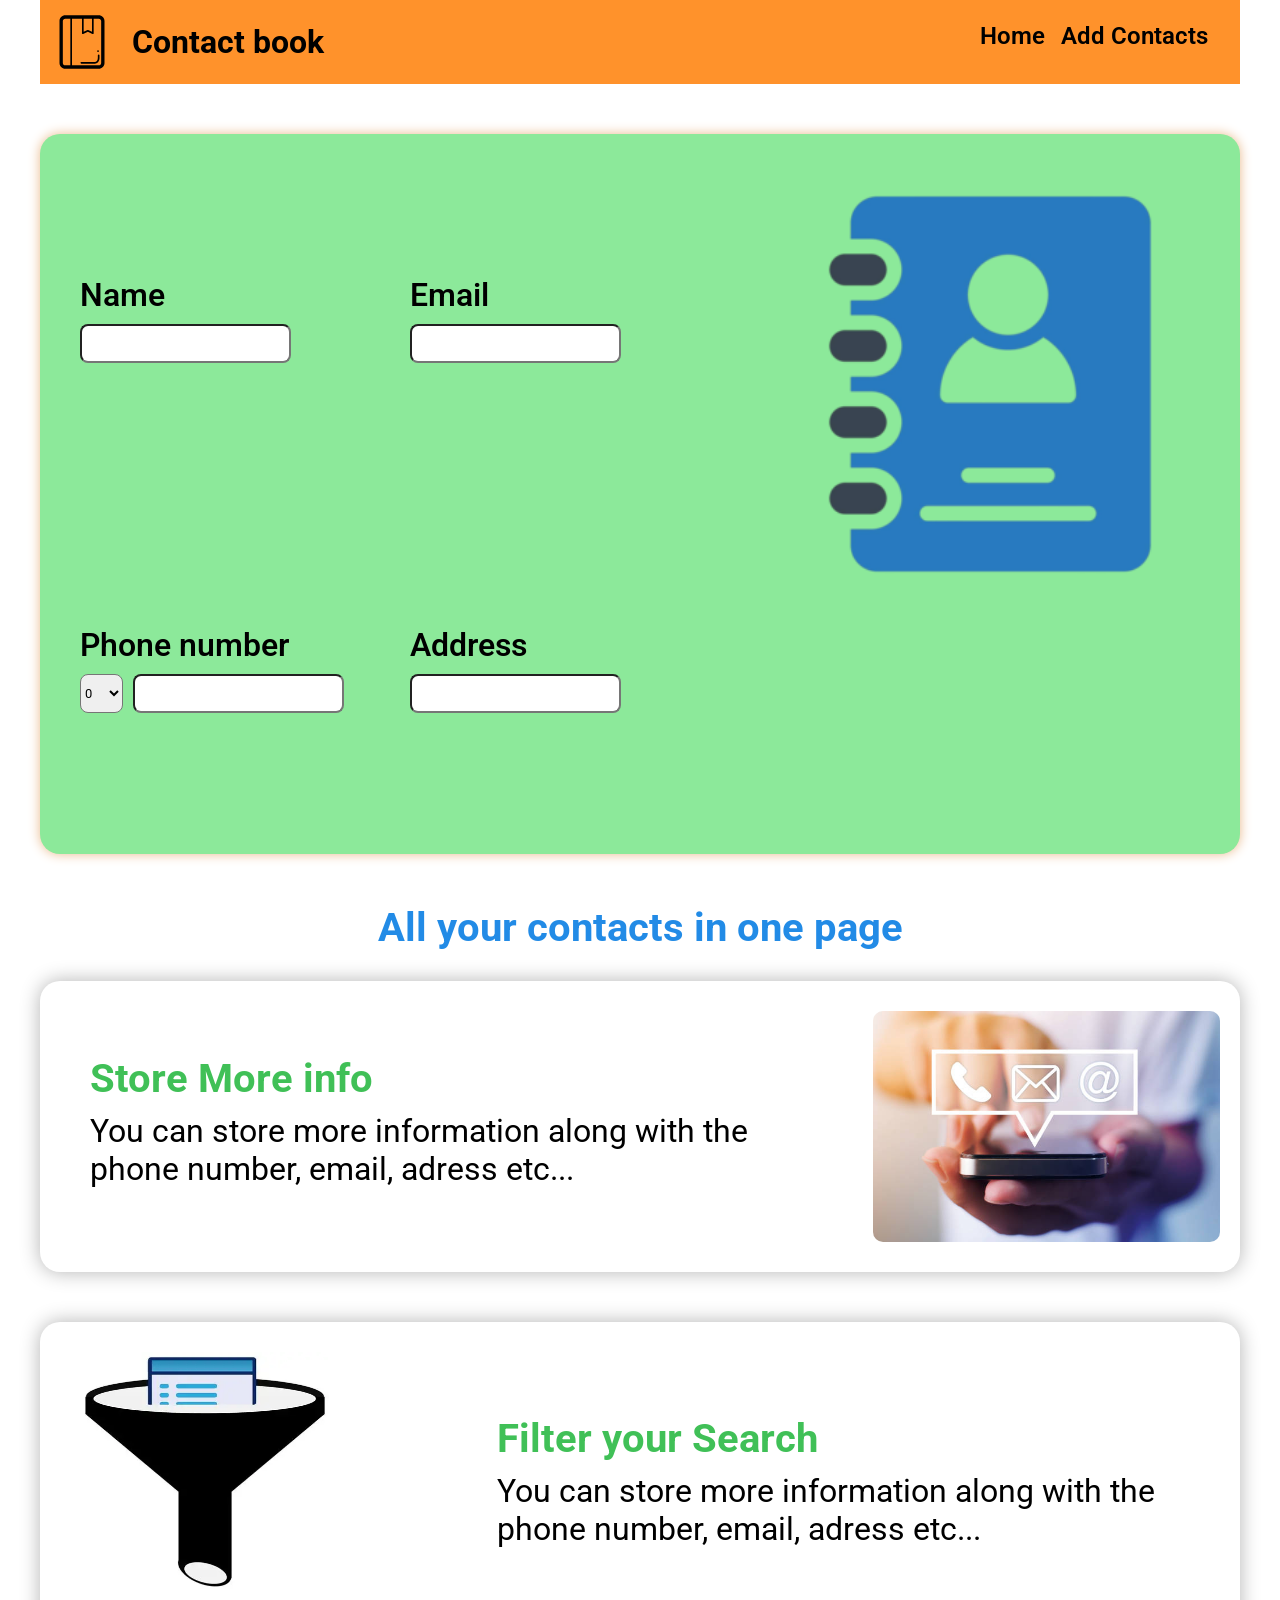
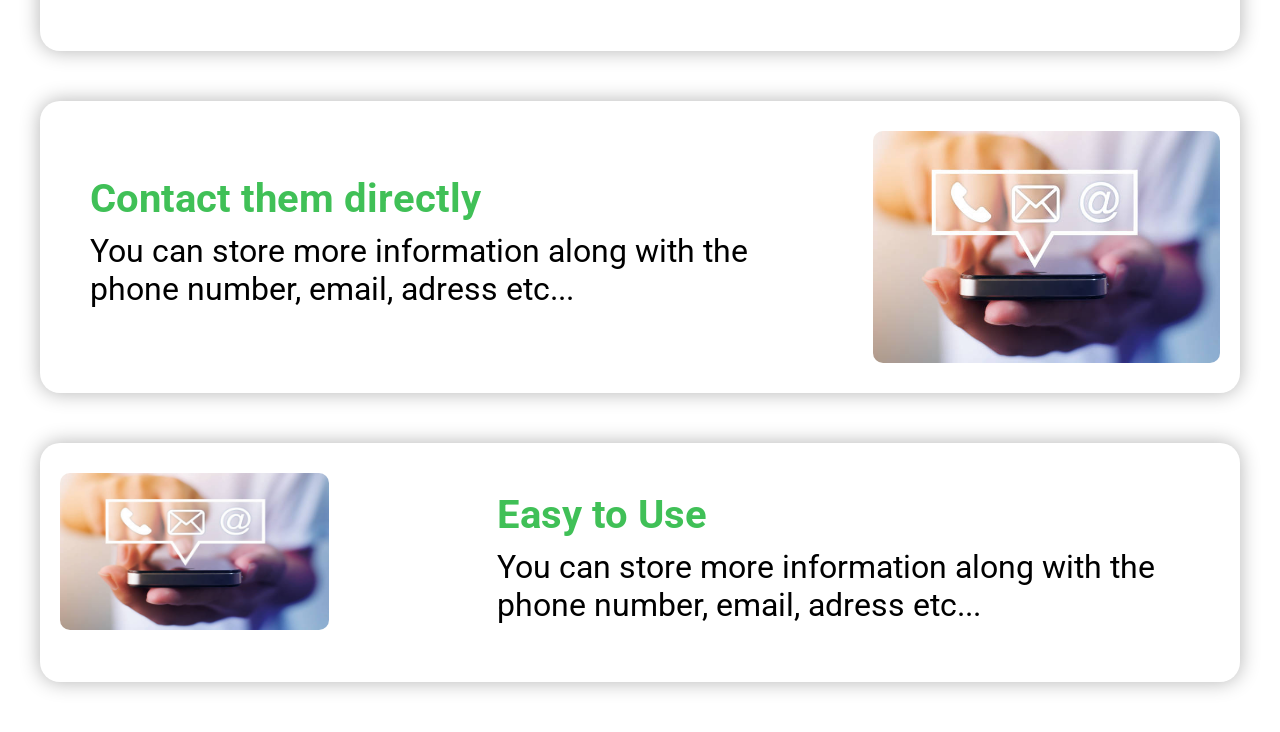
==== index.html @ e07d4a8a "dummy contact showcase section done" ====
<!doctype html>
<html lang="en">
  <head>
    <meta charset="UTF-8" />
    <meta name="viewport" content="width=device-width, initial-scale=1.0" />
    <title>Contact Book</title>
    <link rel="stylesheet" href="style.css" />
    <link rel="preconnect" href="https://fonts.googleapis.com" />
    <link rel="preconnect" href="https://fonts.gstatic.com" crossorigin />
    <link
      href="https://fonts.googleapis.com/css2?family=Inter:opsz,wght@14..32,100..900&family=Roboto:ital,wght@0,100..900;1,100..900&family=Rubik:ital,wght@0,300..900;1,300..900&display=swap"
      rel="stylesheet"
    />
  </head>
  <body>
    <header>
      <svg
        fill="#000000"
        version="1.1"
        id="Layer_1"
        xmlns="http://www.w3.org/2000/svg"
        xmlns:xlink="http://www.w3.org/1999/xlink"
        width="800px"
        height="800px"
        viewBox="0 0 72 72"
        enable-background="new 0 0 72 72"
        xml:space="preserve"
        class="contact-icon"
      >
        <g>
          <path
            d="M56.068,4H15.932C12.104,4,9,7.104,9,10.932v50.136C9,64.896,12.104,68,15.932,68h40.136C59.896,68,63,64.896,63,61.068
		V10.932C63,7.104,59.896,4,56.068,4z M37.993,8h10v15.844l-4.563-2.188c-0.138-0.066-0.283-0.099-0.43-0.099
		s-0.3,0.033-0.436,0.099l-4.571,2.188V8z M13,61.068V10.932C13,9.313,14.313,8,15.932,8H22v56h-6.068
		C14.313,64,13,62.688,13,61.068z M59,61.068C59,62.688,57.688,64,56.068,64H24V8h11.993v17.432c0,0.344,0.18,0.663,0.471,0.847
		c0.291,0.183,0.658,0.205,0.968,0.055L43,23.666l5.568,2.667c0.137,0.067,0.285,0.099,0.432,0.099c0.186,0,0.368-0.052,0.529-0.153
		c0.289-0.184,0.464-0.503,0.464-0.847V8h6.075C57.688,8,59,9.313,59,10.932V61.068z"
          />
          <path
            d="M56,51c-0.553,0-1,0.447-1,1v3.184C55,58.109,53.105,60,51.527,60H35.125c-0.553,0-1,0.447-1,1s0.447,1,1,1h16.402
		C54.32,62,57,59.325,57,55.184V52C57,51.447,56.553,51,56,51z"
          />
          <path
            d="M55.245,47.951c0.26,0,0.521-0.102,0.71-0.29c0.18-0.19,0.29-0.44,0.29-0.71c0-0.262-0.111-0.521-0.302-0.71
		c-0.368-0.37-1.039-0.36-1.408,0c-0.182,0.188-0.29,0.448-0.29,0.71c0,0.27,0.108,0.529,0.29,0.71
		C54.725,47.85,54.975,47.951,55.245,47.951z"
          />
        </g>
      </svg>
      <h1 class="heading-name">Contact book</h1>
      <nav>
        <a>Home</a>
        <a>Add Contacts</a>
      </nav>
    </header>

    <section class="main-contact-section">
      <form class="contact-details">
        <div class="input-fields">
          <label for="person-name">Name</label>
          <br />
          <input type="text" id="person-name" />
        </div>

        <div class="input-fields">
          <label for="person-mail">Email</label>
          <br />
          <input type="email" id="person-mail" />
        </div>

        <div class="input-fields">
          <label for="person-phone">Phone number</label>
          <br />
          <div class="phone-number">
            <select class="country-code">
              <option value="null">0</option>
              <option value="1">+1</option>
              <option value="2">+2</option>
              <option value="3">+91</option>
              <option value="92">+92</option>
            </select>
            <input type="tel" id="person-phone" />
          </div>
        </div>

        <div class="input-fields">
          <label for="person-address">Address</label>
          <br />
          <input type="text" id="person-address" />
        </div>
      </form>

      <img
        src="images/contact-box-stock-image.jpg"
        class="contact-book-image"
        alt="contact_book_image"
      />
    </section>

    <section class="about-app">
      <h2>All your contacts in one page</h2>
      <div class="about-sections">
        <div class="section-1">
          <div class="infos-column-1">
            <h3>Store More info</h3>
            <p>You can store more information along with the phone number, email, adress etc...</p>
          </div>
          <img src="images/no_1_img.jpg" class="img-column"></img>
        </div>

        <div class="section-1">
          <div class="infos-column-2">
            <h3>Filter your Search</h3>
            <p>You can store more information along with the phone number, email, adress etc...</p>
          </div>
          <img src="images/filter_img.png" class="img-column-2"></img>
        </div>      

         <div class="section-1">
          <div class="infos-column-1">
            <h3>Contact them directly </h3>
            <p>You can store more information along with the phone number, email, adress etc...</p>
          </div>
          <img src="images/no_1_img.jpg" class="img-column"></img>
        </div>  

        <div class="section-1">
          <div class="infos-column-2">
            <h3>Easy to Use</h3>
            <p>You can store more information along with the phone number, email, adress etc...</p>
          </div>
          <img src="images/no_1_img.jpg" class="img-column-2"></img>
        </div>
      </div>


    </section>
  </body>
</html>
---- style.css ----
* {
  margin: 0;
  padding: 0;
  font-family: "Roboto";
  box-sizing: border-box;
}

body {
  max-width: 1200px;
  margin: auto;
}
.contact-icon {
  width: 60px;
  height: 60px;
}

header {
  padding: 12px 12px;
  display: grid;
  grid-template-columns: auto 1fr 1fr;
  margin-bottom: 50px;
  background-color: #ff922b;
}

.heading-name {
  padding: 0 20px;
  font-size: 32px;
  display: flex;
  align-items: center;
}

nav {
  padding: 10px 20px;
  text-align: end;
}

nav a {
  font-size: 18px;
  padding-left: 12px;
  cursor: pointer;
  font-size: 24px;
  font-weight: 600;
}
.main-contact-section {
  display: flex;
  justify-content: space-between;
  background-color: #8ce99a;
  border-radius: 20px;
  box-shadow: 0 0 12px #e9b98c;
  margin-bottom: 50px;
  height: 80vh;
}
.contact-details {
  margin: 20px;
  display: grid;
  grid-template-columns: 1fr 1fr;
  row-gap: 20px;
  align-items: center;
  justify-content: center;
  width: 70%;
}
.input-fields {
  margin-left: 20px;
}
.phone-number {
  display: flex;
  gap: 10px;
}
.country-code {
  border-radius: 8px;
}
input {
  padding: 10px 0px;
  padding-right: 30px;
  border-radius: 8px;
  margin-right: 20px;
}

input:focus {
  font-size: 20px;
  padding-left: 5px;
  padding-right: 0;
}
label {
  display: inline-block;
  margin-bottom: 10px;
  font-size: 32px;
  font-weight: 550;
}

.contact-book-image {
  width: 500px;
  height: 500px;
  text-align: end;
}

.about-app h2 {
  font-size: 40px;
  text-align: center;
  margin-top: 15px;
  color: #228be6;
  margin-bottom: 30px;
}

.section-1 {
  display: grid;
  grid-template-columns: 1fr 1fr 1fr;
  margin-top: 20px;
  border-radius: 20px;
  box-shadow: 0 0 20px rgba(0, 0, 0, 0.3);
  column-gap: 20px;
  padding-top: 10px;
  padding-bottom: 10px;
  margin-bottom: 50px;
}
.infos-column-1 {
  grid-column: 1/3;
  padding: 20px;
  display: flex;
  flex-direction: column;
  justify-content: center;
  padding-left: 50px;
}
.infos-column-2 {
  grid-column: 2/4;
  padding: 20px;
  display: flex;
  flex-direction: column;
  justify-content: center;
  padding-left: 50px;
}
.infos-column-1 h3,
.infos-column-2 h3 {
  font-weight: 700;
  margin-bottom: 10px;
  font-size: 40px;
  color: #40c057;
}
.infos-column-1 p,
.infos-column-2 p {
  font-weight: 400;
  margin-bottom: 10px;
  font-size: 32px;
}

.img-column {
  grid-column: 3/4;
  width: 100%;
  height: 100%;
  padding: 20px 20px;
  border-radius: 30px;
  display: flex;
  align-items: center;
  justify-content: center;
}
.img-column-2 {
  grid-column: 1/2;
  grid-row: 1/2;
  width: 80%;
  height: 90%;
  padding: 20px 20px;
  border-radius: 30px;
  display: flex;
  align-items: center;
  justify-content: center;
}
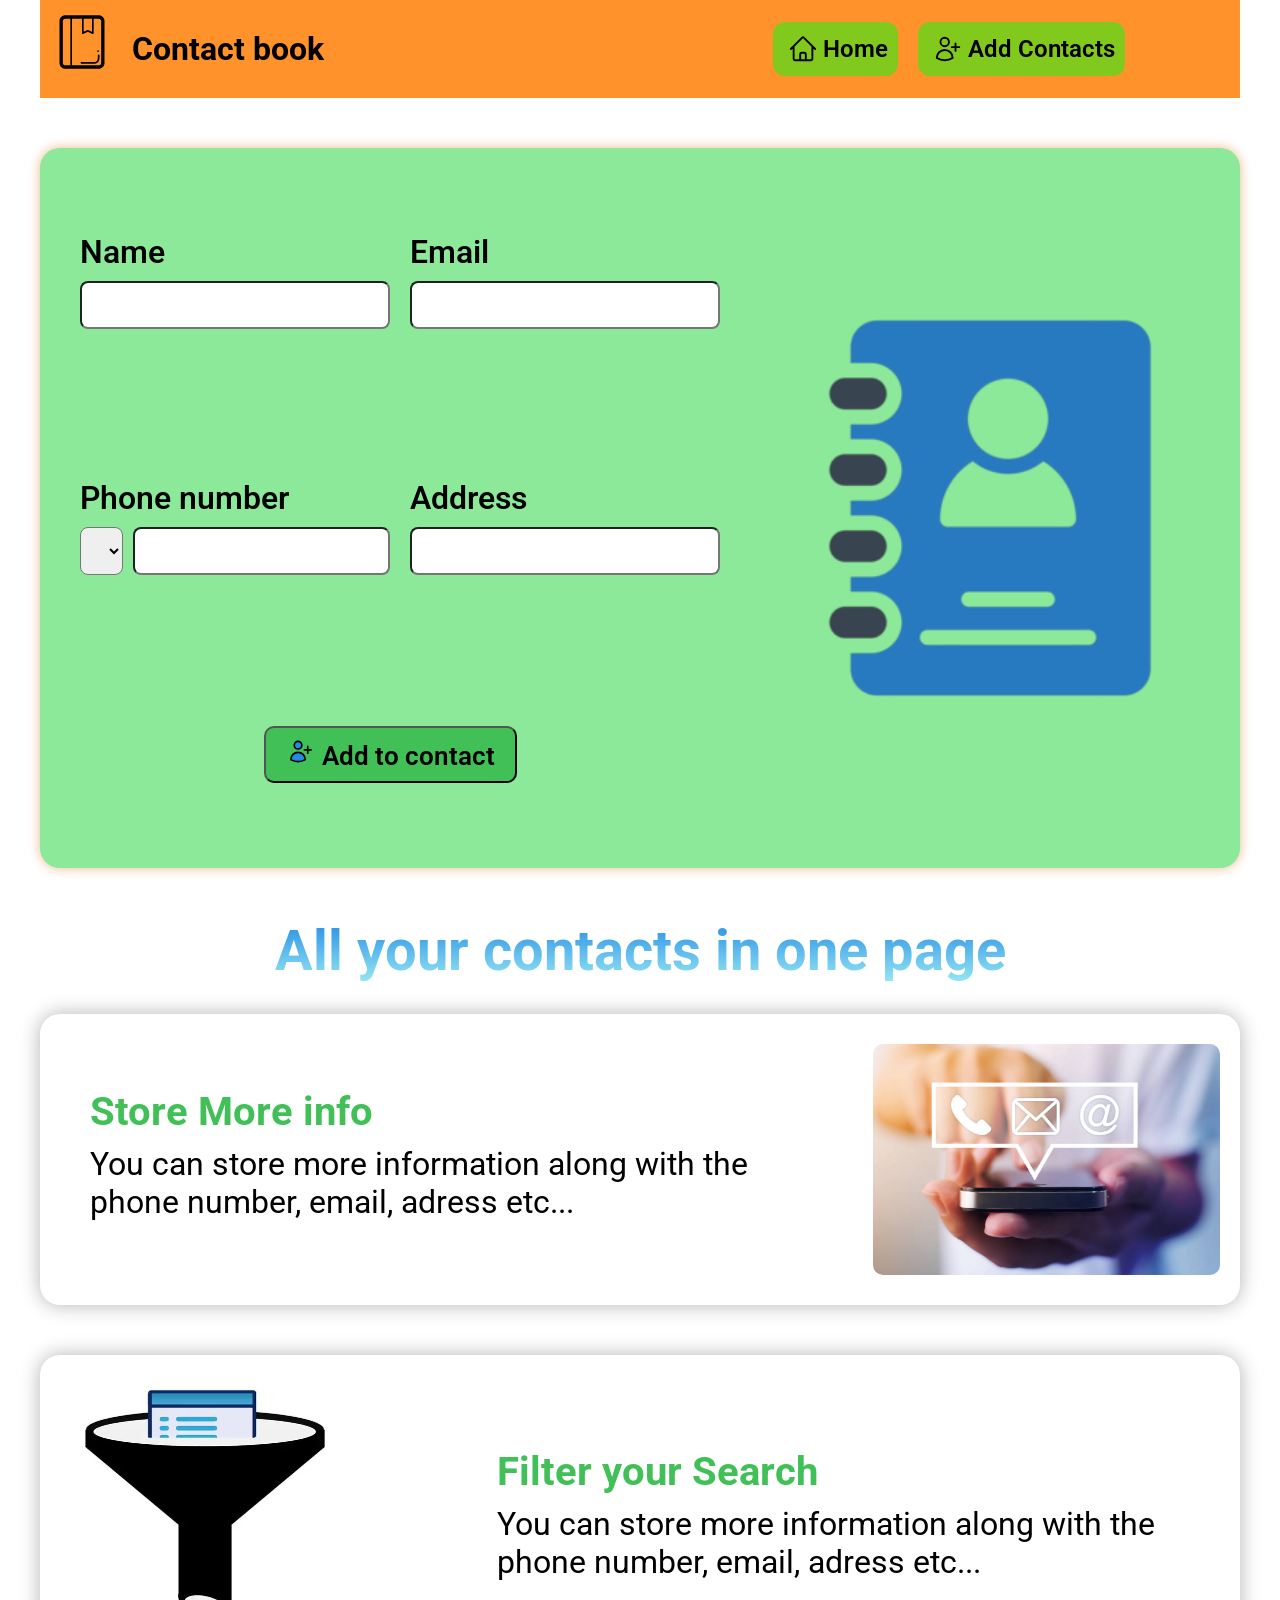
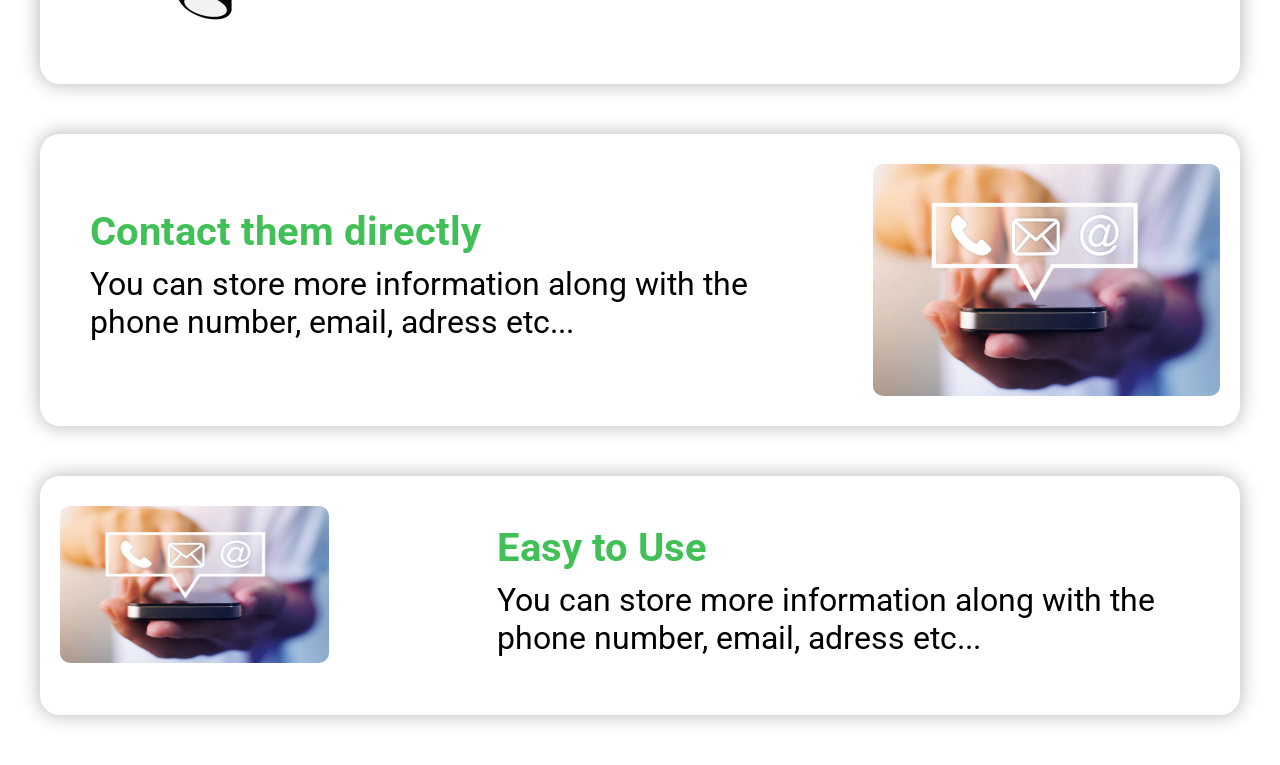
==== commit 16d2239f: "Icons are added with changes in input fields" ====
--- a/index.html
+++ b/index.html
@@ -49,8 +49,14 @@
       </svg>
       <h1 class="heading-name">Contact book</h1>
       <nav>
-        <a>Home</a>
-        <a>Add Contacts</a>
+        <a href="index.html"><svg xmlns="http://www.w3.org/2000/svg" fill="none" viewBox="0 0 24 24" stroke-width="1.5" stroke="currentColor" class="size-6 nav-icon">
+  <path stroke-linecap="round" stroke-linejoin="round" d="m2.25 12 8.954-8.955c.44-.439 1.152-.439 1.591 0L21.75 12M4.5 9.75v10.125c0 .621.504 1.125 1.125 1.125H9.75v-4.875c0-.621.504-1.125 1.125-1.125h2.25c.621 0 1.125.504 1.125 1.125V21h4.125c.621 0 1.125-.504 1.125-1.125V9.75M8.25 21h8.25" />
+</svg>
+Home</a>
+        <a href="contact-page.html"><svg xmlns="http://www.w3.org/2000/svg" fill="none" viewBox="0 0 24 24" stroke-width="1.5" stroke="currentColor" class="size-6 nav-icon">
+  <path stroke-linecap="round" stroke-linejoin="round" d="M18 7.5v3m0 0v3m0-3h3m-3 0h-3m-2.25-4.125a3.375 3.375 0 1 1-6.75 0 3.375 3.375 0 0 1 6.75 0ZM3 19.235v-.11a6.375 6.375 0 0 1 12.75 0v.109A12.318 12.318 0 0 1 9.374 21c-2.331 0-4.512-.645-6.374-1.766Z" />
+</svg>
+Add Contacts</a>
       </nav>
     </header>
 
@@ -73,7 +79,7 @@
           <br />
           <div class="phone-number">
             <select class="country-code">
-              <option value="null">0</option>
+              <option value="null"> </option>
               <option value="1">+1</option>
               <option value="2">+2</option>
               <option value="3">+91</option>
@@ -88,8 +94,13 @@
           <br />
           <input type="text" id="person-address" />
         </div>
+
+        <button class="add-contact-btn"><svg xmlns="http://www.w3.org/2000/svg" fill="none" viewBox="0 0 24 24" stroke-width="1.5" stroke="currentColor" class="size-6 add-cont-icon">
+  <path stroke-linecap="round" stroke-linejoin="round" d="M18 7.5v3m0 0v3m0-3h3m-3 0h-3m-2.25-4.125a3.375 3.375 0 1 1-6.75 0 3.375 3.375 0 0 1 6.75 0ZM3 19.235v-.11a6.375 6.375 0 0 1 12.75 0v.109A12.318 12.318 0 0 1 9.374 21c-2.331 0-4.512-.645-6.374-1.766Z" />
+</svg>
+Add to contact</button>
+
       </form>
-
       <img
         src="images/contact-box-stock-image.jpg"
         class="contact-book-image"
--- a/style.css
+++ b/style.css
@@ -32,14 +32,28 @@
 nav {
   padding: 10px 20px;
   text-align: end;
+  display: flex;
+  gap: 20px;
+  justify-content: center;
+  align-items: center;
+}
+.nav-icon {
+  width: 40px;
+  height: 30px;
 }
 
 nav a {
   font-size: 18px;
-  padding-left: 12px;
+  padding: 12px 10px;
   cursor: pointer;
   font-size: 24px;
   font-weight: 600;
+  text-decoration: none;
+  color: black;
+  display: flex;
+  align-items: center;
+  background-color: #82c91e;
+  border-radius: 12px;
 }
 .main-contact-section {
   display: flex;
@@ -70,10 +84,12 @@
   border-radius: 8px;
 }
 input {
+  font-size: 20px;
   padding: 10px 0px;
   padding-right: 30px;
   border-radius: 8px;
-  margin-right: 20px;
+  width: 100%;
+  padding-left: 5px;
 }
 
 input:focus {
@@ -87,19 +103,43 @@
   font-size: 32px;
   font-weight: 550;
 }
-
+.add-contact-btn {
+  padding: 10px 10px;
+  border-radius: 10px;
+  font-size: 26px;
+  font-weight: 600;
+  grid-column: 1/3;
+  padding-right: 20px;
+  padding-left: 20px;
+  background-color: #40c057;
+  margin: 0 auto;
+  transition: 0.3s 0.2s;
+}
+
+.add-contact-btn:hover {
+  transform: scale(1.1);
+}
+.add-cont-icon {
+  width: 30px;
+  height: 27px;
+  fill: #228be6;
+}
 .contact-book-image {
   width: 500px;
   height: 500px;
   text-align: end;
+  margin: auto 0;
 }
 
 .about-app h2 {
-  font-size: 40px;
+  font-size: 56px;
   text-align: center;
   margin-top: 15px;
   color: #228be6;
   margin-bottom: 30px;
+  background: linear-gradient(to bottom, #228be6, #99e9f2);
+  -webkit-text-fill-color: transparent;
+  -webkit-background-clip: text;
 }
 
 .section-1 {
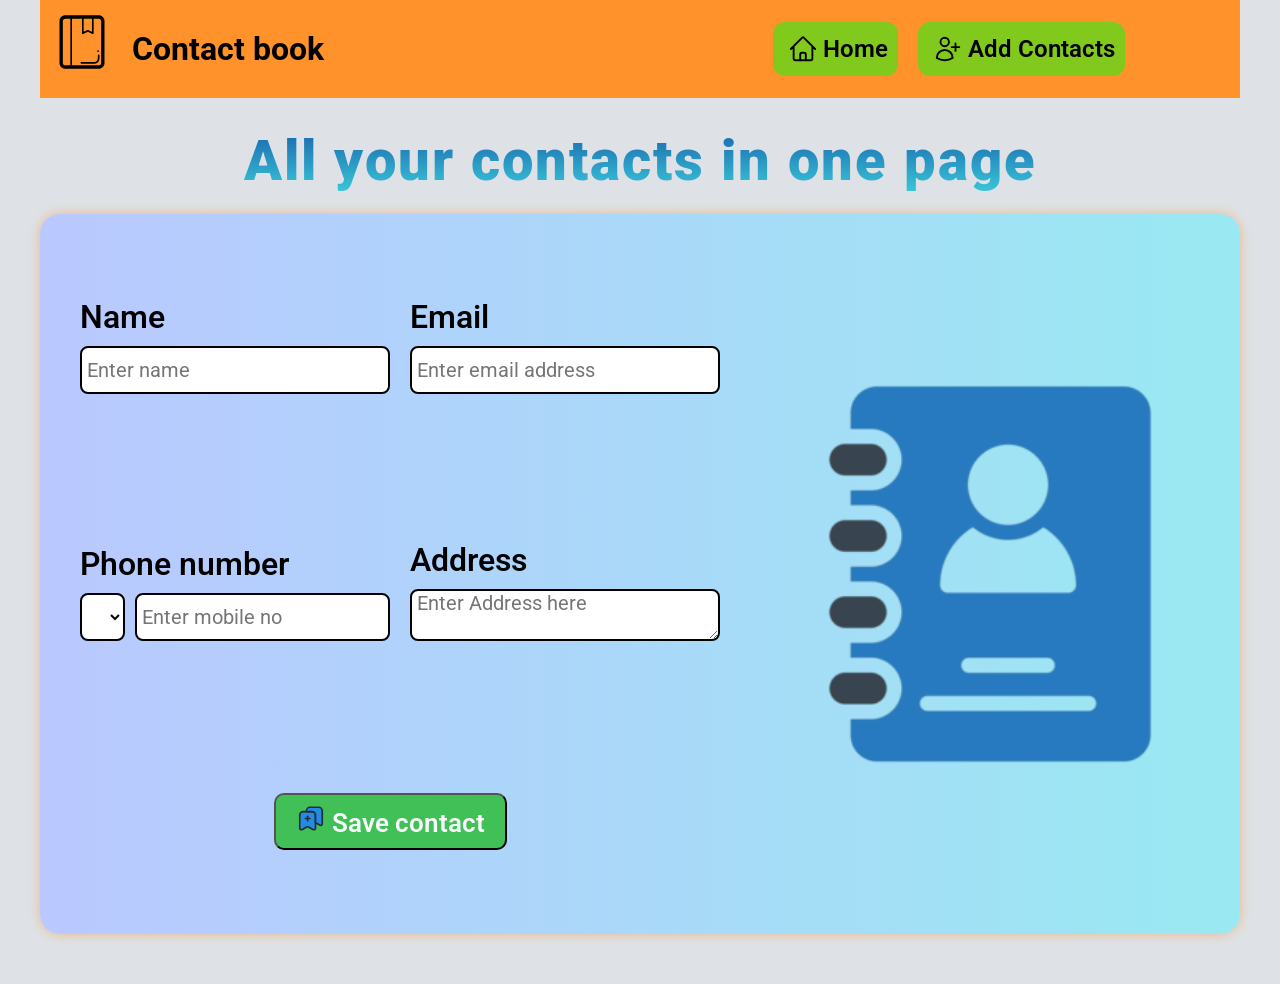
==== commit a63e7eae: "Minor design changes has been made" ====
--- a/index.html
+++ b/index.html
@@ -49,29 +49,62 @@
       </svg>
       <h1 class="heading-name">Contact book</h1>
       <nav>
-        <a href="index.html"><svg xmlns="http://www.w3.org/2000/svg" fill="none" viewBox="0 0 24 24" stroke-width="1.5" stroke="currentColor" class="size-6 nav-icon">
-  <path stroke-linecap="round" stroke-linejoin="round" d="m2.25 12 8.954-8.955c.44-.439 1.152-.439 1.591 0L21.75 12M4.5 9.75v10.125c0 .621.504 1.125 1.125 1.125H9.75v-4.875c0-.621.504-1.125 1.125-1.125h2.25c.621 0 1.125.504 1.125 1.125V21h4.125c.621 0 1.125-.504 1.125-1.125V9.75M8.25 21h8.25" />
-</svg>
-Home</a>
-        <a href="contact-page.html"><svg xmlns="http://www.w3.org/2000/svg" fill="none" viewBox="0 0 24 24" stroke-width="1.5" stroke="currentColor" class="size-6 nav-icon">
-  <path stroke-linecap="round" stroke-linejoin="round" d="M18 7.5v3m0 0v3m0-3h3m-3 0h-3m-2.25-4.125a3.375 3.375 0 1 1-6.75 0 3.375 3.375 0 0 1 6.75 0ZM3 19.235v-.11a6.375 6.375 0 0 1 12.75 0v.109A12.318 12.318 0 0 1 9.374 21c-2.331 0-4.512-.645-6.374-1.766Z" />
-</svg>
-Add Contacts</a>
+        <a href="index.html"
+          ><svg
+            xmlns="http://www.w3.org/2000/svg"
+            fill="none"
+            viewBox="0 0 24 24"
+            stroke-width="1.5"
+            stroke="currentColor"
+            class="size-6 nav-icon"
+          >
+            <path
+              stroke-linecap="round"
+              stroke-linejoin="round"
+              d="m2.25 12 8.954-8.955c.44-.439 1.152-.439 1.591 0L21.75 12M4.5 9.75v10.125c0 .621.504 1.125 1.125 1.125H9.75v-4.875c0-.621.504-1.125 1.125-1.125h2.25c.621 0 1.125.504 1.125 1.125V21h4.125c.621 0 1.125-.504 1.125-1.125V9.75M8.25 21h8.25"
+            />
+          </svg>
+          Home</a
+        >
+        <a href="contact-page.html"
+          ><svg
+            xmlns="http://www.w3.org/2000/svg"
+            fill="none"
+            viewBox="0 0 24 24"
+            stroke-width="1.5"
+            stroke="currentColor"
+            class="size-6 nav-icon"
+          >
+            <path
+              stroke-linecap="round"
+              stroke-linejoin="round"
+              d="M18 7.5v3m0 0v3m0-3h3m-3 0h-3m-2.25-4.125a3.375 3.375 0 1 1-6.75 0 3.375 3.375 0 0 1 6.75 0ZM3 19.235v-.11a6.375 6.375 0 0 1 12.75 0v.109A12.318 12.318 0 0 1 9.374 21c-2.331 0-4.512-.645-6.374-1.766Z"
+            />
+          </svg>
+          Add Contacts</a
+        >
       </nav>
     </header>
 
+    <section class="about-app">
+      <h2 class="header-name">All your contacts in one page</h2>
+    </section>
     <section class="main-contact-section">
       <form class="contact-details">
         <div class="input-fields">
           <label for="person-name">Name</label>
           <br />
-          <input type="text" id="person-name" />
+          <input type="text" id="person-name" placeholder="Enter name " />
         </div>
 
         <div class="input-fields">
           <label for="person-mail">Email</label>
           <br />
-          <input type="email" id="person-mail" />
+          <input
+            type="email"
+            id="person-mail"
+            placeholder="Enter email address"
+          />
         </div>
 
         <div class="input-fields">
@@ -79,27 +112,66 @@
           <br />
           <div class="phone-number">
             <select class="country-code">
-              <option value="null"> </option>
+              <option value="null"></option>
               <option value="1">+1</option>
               <option value="2">+2</option>
               <option value="3">+91</option>
               <option value="92">+92</option>
             </select>
-            <input type="tel" id="person-phone" />
+            <input type="tel" id="person-phone" placeholder="Enter mobile no" />
           </div>
         </div>
 
-        <div class="input-fields">
+        <div class="input-fields address-field">
           <label for="person-address">Address</label>
           <br />
-          <input type="text" id="person-address" />
+          <textarea
+            type="textarea"
+            id="person-address"
+            placeholder="Enter Address here"
+          ></textarea>
         </div>
 
-        <button class="add-contact-btn"><svg xmlns="http://www.w3.org/2000/svg" fill="none" viewBox="0 0 24 24" stroke-width="1.5" stroke="currentColor" class="size-6 add-cont-icon">
-  <path stroke-linecap="round" stroke-linejoin="round" d="M18 7.5v3m0 0v3m0-3h3m-3 0h-3m-2.25-4.125a3.375 3.375 0 1 1-6.75 0 3.375 3.375 0 0 1 6.75 0ZM3 19.235v-.11a6.375 6.375 0 0 1 12.75 0v.109A12.318 12.318 0 0 1 9.374 21c-2.331 0-4.512-.645-6.374-1.766Z" />
-</svg>
-Add to contact</button>
-
+        <button class="add-contact-btn">
+          <svg
+            width="800px"
+            height="800px"
+            viewBox="0 0 24 24"
+            fill="none"
+            xmlns="http://www.w3.org/2000/svg"
+            class="add-cont-icon"
+          >
+            <path
+              d="M16 8.98987V20.3499C16 21.7999 14.96 22.4099 13.69 21.7099L9.76001 19.5199C9.34001 19.2899 8.65999 19.2899 8.23999 19.5199L4.31 21.7099C3.04 22.4099 2 21.7999 2 20.3499V8.98987C2 7.27987 3.39999 5.87988 5.10999 5.87988H12.89C14.6 5.87988 16 7.27987 16 8.98987Z"
+              stroke="#292D32"
+              stroke-width="1.5"
+              stroke-linecap="round"
+              stroke-linejoin="round"
+            />
+            <path
+              d="M22 5.10999V16.47C22 17.92 20.96 18.53 19.69 17.83L16 15.77V8.98999C16 7.27999 14.6 5.88 12.89 5.88H8V5.10999C8 3.39999 9.39999 2 11.11 2H18.89C20.6 2 22 3.39999 22 5.10999Z"
+              stroke="#292D32"
+              stroke-width="1.5"
+              stroke-linecap="round"
+              stroke-linejoin="round"
+            />
+            <path
+              d="M7 12H11"
+              stroke="#292D32"
+              stroke-width="1.5"
+              stroke-linecap="round"
+              stroke-linejoin="round"
+            />
+            <path
+              d="M9 14V10"
+              stroke="#292D32"
+              stroke-width="1.5"
+              stroke-linecap="round"
+              stroke-linejoin="round"
+            />
+          </svg>
+          Save contact
+        </button>
       </form>
       <img
         src="images/contact-box-stock-image.jpg"
@@ -107,44 +179,5 @@
         alt="contact_book_image"
       />
     </section>
-
-    <section class="about-app">
-      <h2>All your contacts in one page</h2>
-      <div class="about-sections">
-        <div class="section-1">
-          <div class="infos-column-1">
-            <h3>Store More info</h3>
-            <p>You can store more information along with the phone number, email, adress etc...</p>
-          </div>
-          <img src="images/no_1_img.jpg" class="img-column"></img>
-        </div>
-
-        <div class="section-1">
-          <div class="infos-column-2">
-            <h3>Filter your Search</h3>
-            <p>You can store more information along with the phone number, email, adress etc...</p>
-          </div>
-          <img src="images/filter_img.png" class="img-column-2"></img>
-        </div>      
-
-         <div class="section-1">
-          <div class="infos-column-1">
-            <h3>Contact them directly </h3>
-            <p>You can store more information along with the phone number, email, adress etc...</p>
-          </div>
-          <img src="images/no_1_img.jpg" class="img-column"></img>
-        </div>  
-
-        <div class="section-1">
-          <div class="infos-column-2">
-            <h3>Easy to Use</h3>
-            <p>You can store more information along with the phone number, email, adress etc...</p>
-          </div>
-          <img src="images/no_1_img.jpg" class="img-column-2"></img>
-        </div>
-      </div>
-
-
-    </section>
   </body>
 </html>
--- a/style.css
+++ b/style.css
@@ -8,6 +8,7 @@
 body {
   max-width: 1200px;
   margin: auto;
+  background-color: #dee2e6;
 }
 .contact-icon {
   width: 60px;
@@ -18,7 +19,7 @@
   padding: 12px 12px;
   display: grid;
   grid-template-columns: auto 1fr 1fr;
-  margin-bottom: 50px;
+  margin-bottom: 30px;
   background-color: #ff922b;
 }
 
@@ -55,15 +56,29 @@
   background-color: #82c91e;
   border-radius: 12px;
 }
+.about-app h2 {
+  font-size: 56px;
+  text-align: center;
+  color: #228be6;
+  margin-bottom: 20px;
+  font-weight: 1000;
+  letter-spacing: 2px;
+  background: linear-gradient(to bottom, #1864ab, #3bc9db);
+  -webkit-text-fill-color: transparent;
+  -webkit-background-clip: text;
+}
+
 .main-contact-section {
   display: flex;
   justify-content: space-between;
-  background-color: #8ce99a;
+  background-color: #99e9f2;
   border-radius: 20px;
   box-shadow: 0 0 12px #e9b98c;
   margin-bottom: 50px;
   height: 80vh;
-}
+  background: linear-gradient(to left, #99e9f2, #bac8ff);
+}
+
 .contact-details {
   margin: 20px;
   display: grid;
@@ -82,6 +97,8 @@
 }
 .country-code {
   border-radius: 8px;
+  background-color: white;
+  border: 2px solid black;
 }
 input {
   font-size: 20px;
@@ -90,12 +107,14 @@
   border-radius: 8px;
   width: 100%;
   padding-left: 5px;
+  border: 2px solid black;
 }
 
 input:focus {
   font-size: 20px;
   padding-left: 5px;
   padding-right: 0;
+  border: 2px solid black;
 }
 label {
   display: inline-block;
@@ -114,6 +133,7 @@
   background-color: #40c057;
   margin: 0 auto;
   transition: 0.3s 0.2s;
+  color: #f8f9fa;
 }
 
 .add-contact-btn:hover {
@@ -123,6 +143,7 @@
   width: 30px;
   height: 27px;
   fill: #228be6;
+  color: black;
 }
 .contact-book-image {
   width: 500px;
@@ -131,17 +152,17 @@
   margin: auto 0;
 }
 
-.about-app h2 {
-  font-size: 56px;
-  text-align: center;
-  margin-top: 15px;
-  color: #228be6;
-  margin-bottom: 30px;
-  background: linear-gradient(to bottom, #228be6, #99e9f2);
-  -webkit-text-fill-color: transparent;
-  -webkit-background-clip: text;
-}
-
+textarea {
+  font-size: 20px;
+  padding-right: 30px;
+  border-radius: 8px;
+  width: 100%;
+  padding-left: 5px;
+
+  border: 2px solid black;
+}
+
+/*
 .section-1 {
   display: grid;
   grid-template-columns: 1fr 1fr 1fr;
@@ -152,6 +173,7 @@
   padding-top: 10px;
   padding-bottom: 10px;
   margin-bottom: 50px;
+  background-color: #f8f9fa;
 }
 .infos-column-1 {
   grid-column: 1/3;
@@ -175,6 +197,17 @@
   margin-bottom: 10px;
   font-size: 40px;
   color: #40c057;
+}
+
+.infos-column-1 h3 {
+  background: linear-gradient(to right, #40c057, #74c0fc);
+  -webkit-text-fill-color: transparent;
+  -webkit-background-clip: text;
+}
+.infos-column-2 h3 {
+  background: linear-gradient(to left, #40c057, #74c0fc);
+  -webkit-text-fill-color: transparent;
+  -webkit-background-clip: text;
 }
 .infos-column-1 p,
 .infos-column-2 p {
@@ -203,4 +236,4 @@
   display: flex;
   align-items: center;
   justify-content: center;
-}
+} */
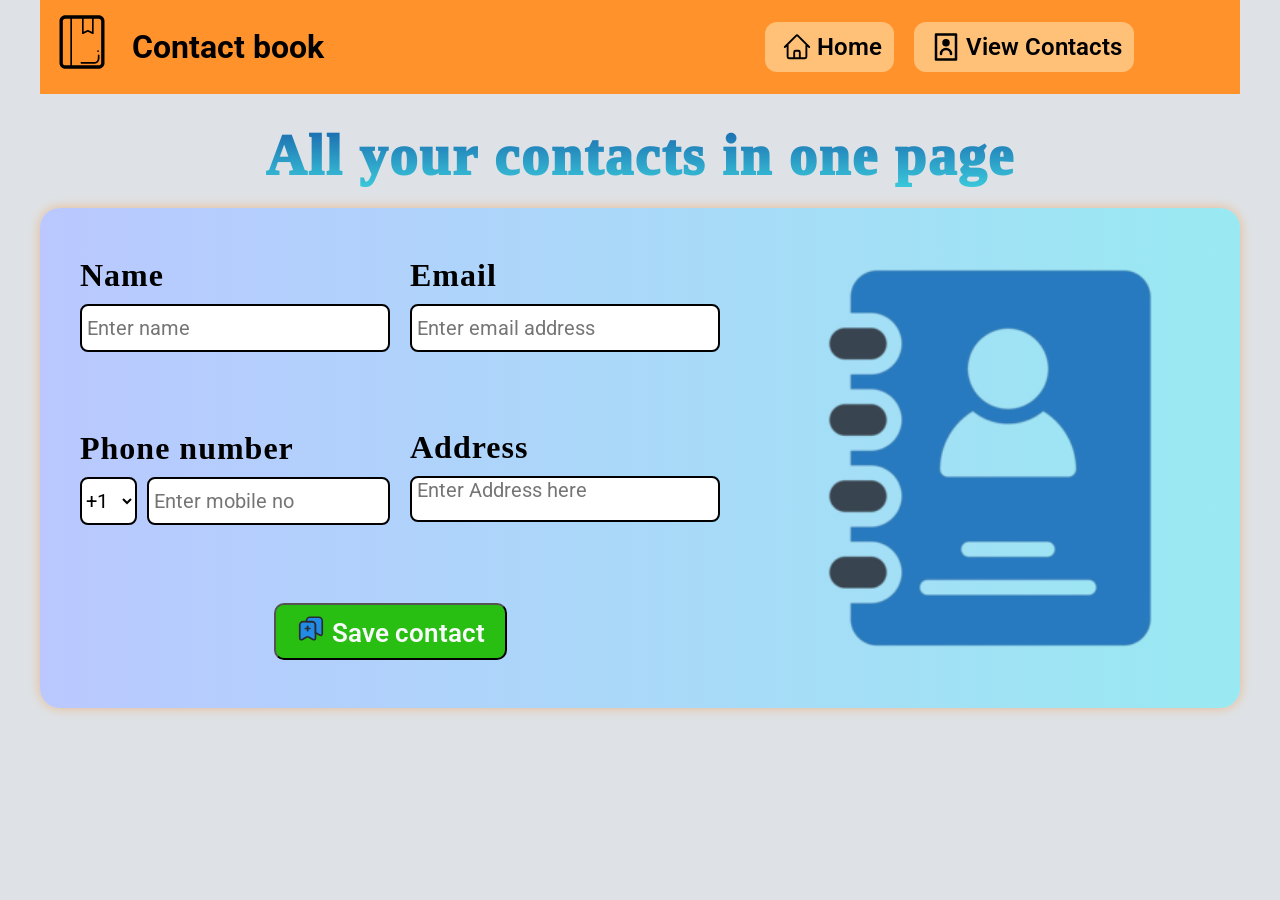
==== commit 86dd5fcc: "Styling mostly finished : Some minor changes has been done" ====
--- a/index.html
+++ b/index.html
@@ -9,6 +9,11 @@
     <link rel="preconnect" href="https://fonts.gstatic.com" crossorigin />
     <link
       href="https://fonts.googleapis.com/css2?family=Inter:opsz,wght@14..32,100..900&family=Roboto:ital,wght@0,100..900;1,100..900&family=Rubik:ital,wght@0,300..900;1,300..900&display=swap"
+      rel="stylesheet"
+    />
+    <link rel="icon" type="image/x-icon" href="images/favicon.ico" />
+    <link
+      href="https://fonts.googleapis.com/css2?family=Geomini:wght@200..800&family=Inter:opsz,wght@14..32,100..900&family=Roboto:ital,wght@0,100..900;1,100..900&family=Rubik:ital,wght@0,300..900;1,300..900&family=Work+Sans:ital,wght@0,100..900;1,100..900&display=swap"
       rel="stylesheet"
     />
   </head>
@@ -68,20 +73,18 @@
         >
         <a href="contact-page.html"
           ><svg
+            fill="#000000"
+            width="800px"
+            height="800px"
+            viewBox="0 0 24 24"
             xmlns="http://www.w3.org/2000/svg"
-            fill="none"
-            viewBox="0 0 24 24"
-            stroke-width="1.5"
-            stroke="currentColor"
-            class="size-6 nav-icon"
+            class="nav-icon"
           >
             <path
-              stroke-linecap="round"
-              stroke-linejoin="round"
-              d="M18 7.5v3m0 0v3m0-3h3m-3 0h-3m-2.25-4.125a3.375 3.375 0 1 1-6.75 0 3.375 3.375 0 0 1 6.75 0ZM3 19.235v-.11a6.375 6.375 0 0 1 12.75 0v.109A12.318 12.318 0 0 1 9.374 21c-2.331 0-4.512-.645-6.374-1.766Z"
+              d="M20,1H4A1,1,0,0,0,3,2V22a1,1,0,0,0,1,1H20a1,1,0,0,0,1-1V2A1,1,0,0,0,20,1ZM19,21H5V3H19ZM9,8.5a3,3,0,1,1,3,3A3,3,0,0,1,9,8.5Zm-2,9a5,5,0,0,1,10,0,1,1,0,0,1-2,0,3,3,0,0,0-6,0,1,1,0,0,1-2,0Z"
             />
           </svg>
-          Add Contacts</a
+          View Contacts</a
         >
       </nav>
     </header>
@@ -112,11 +115,11 @@
           <br />
           <div class="phone-number">
             <select class="country-code">
-              <option value="null"></option>
               <option value="1">+1</option>
               <option value="2">+2</option>
-              <option value="3">+91</option>
+              <option value="91">+91</option>
               <option value="92">+92</option>
+              <option value="93">+93</option>
             </select>
             <input type="tel" id="person-phone" placeholder="Enter mobile no" />
           </div>
--- a/style.css
+++ b/style.css
@@ -10,6 +10,7 @@
   margin: auto;
   background-color: #dee2e6;
 }
+
 .contact-icon {
   width: 60px;
   height: 60px;
@@ -38,6 +39,7 @@
   justify-content: center;
   align-items: center;
 }
+
 .nav-icon {
   width: 40px;
   height: 30px;
@@ -45,7 +47,7 @@
 
 nav a {
   font-size: 18px;
-  padding: 12px 10px;
+  padding-left: 12px;
   cursor: pointer;
   font-size: 24px;
   font-weight: 600;
@@ -53,10 +55,15 @@
   color: black;
   display: flex;
   align-items: center;
-  background-color: #82c91e;
+  background-color: #ffc078;
+  padding-right: 12px;
+  padding-top: 10px;
+  padding-bottom: 10px;
   border-radius: 12px;
 }
+
 .about-app h2 {
+  font-family: "Geomini";
   font-size: 56px;
   text-align: center;
   color: #228be6;
@@ -75,7 +82,7 @@
   border-radius: 20px;
   box-shadow: 0 0 12px #e9b98c;
   margin-bottom: 50px;
-  height: 80vh;
+  /* height: 80vh; */
   background: linear-gradient(to left, #99e9f2, #bac8ff);
 }
 
@@ -88,9 +95,11 @@
   justify-content: center;
   width: 70%;
 }
+
 .input-fields {
   margin-left: 20px;
 }
+
 .phone-number {
   display: flex;
   gap: 10px;
@@ -99,6 +108,7 @@
   border-radius: 8px;
   background-color: white;
   border: 2px solid black;
+  font-size: 20px;
 }
 input {
   font-size: 20px;
@@ -117,10 +127,14 @@
   border: 2px solid black;
 }
 label {
+  font-family: "Geomini";
   display: inline-block;
   margin-bottom: 10px;
   font-size: 32px;
-  font-weight: 550;
+  font-weight: 800;
+  /* font-style: italic; */
+  padding-right: 5px;
+  letter-spacing: 1px;
 }
 .add-contact-btn {
   padding: 10px 10px;
@@ -130,7 +144,7 @@
   grid-column: 1/3;
   padding-right: 20px;
   padding-left: 20px;
-  background-color: #40c057;
+  background-color: #29bf12;
   margin: 0 auto;
   transition: 0.3s 0.2s;
   color: #f8f9fa;
@@ -158,7 +172,8 @@
   border-radius: 8px;
   width: 100%;
   padding-left: 5px;
-
+  resize: none;
+  height: 46px;
   border: 2px solid black;
 }
 
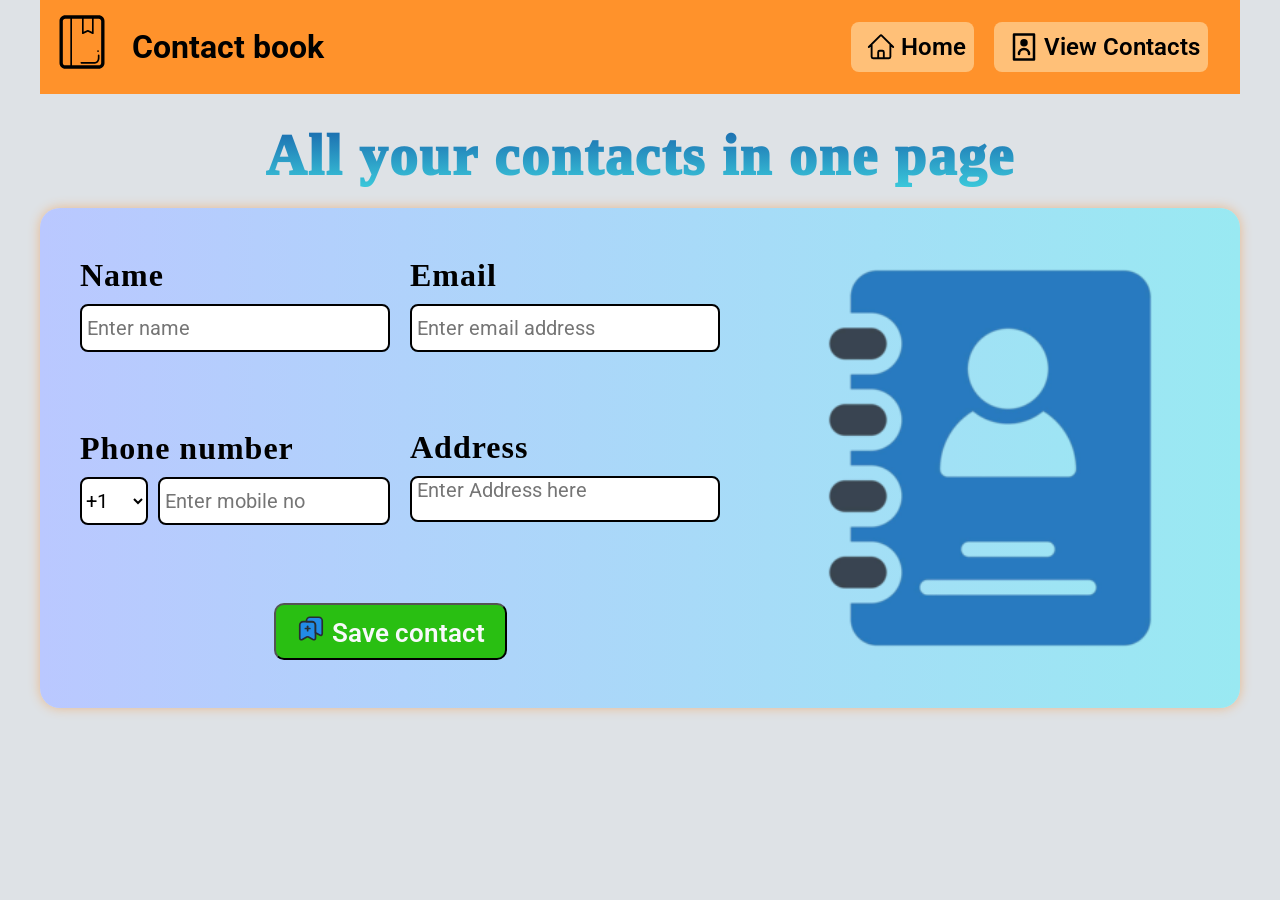
==== commit 87388243: "added media queries for all sizes and also for resizes" ====
--- a/index.html
+++ b/index.html
@@ -92,7 +92,7 @@
     <section class="about-app">
       <h2 class="header-name">All your contacts in one page</h2>
     </section>
-    <section class="main-contact-section">
+    <main class="main-contact-section">
       <form class="contact-details">
         <div class="input-fields">
           <label for="person-name">Name</label>
@@ -120,6 +120,7 @@
               <option value="91">+91</option>
               <option value="92">+92</option>
               <option value="93">+93</option>
+              <option value="999">+999</option>
             </select>
             <input type="tel" id="person-phone" placeholder="Enter mobile no" />
           </div>
@@ -181,6 +182,6 @@
         class="contact-book-image"
         alt="contact_book_image"
       />
-    </section>
+    </main>
   </body>
 </html>
--- a/style.css
+++ b/style.css
@@ -19,13 +19,13 @@
 header {
   padding: 12px 12px;
   display: grid;
-  grid-template-columns: auto 1fr 1fr;
+  grid-template-columns: auto 1fr auto;
   margin-bottom: 30px;
   background-color: #ff922b;
 }
 
 .heading-name {
-  padding: 0 20px;
+  padding: 0 0 0 20px;
   font-size: 32px;
   display: flex;
   align-items: center;
@@ -47,7 +47,7 @@
 
 nav a {
   font-size: 18px;
-  padding-left: 12px;
+  padding-left: 10px;
   cursor: pointer;
   font-size: 24px;
   font-weight: 600;
@@ -56,22 +56,22 @@
   display: flex;
   align-items: center;
   background-color: #ffc078;
-  padding-right: 12px;
+  padding-right: 8px;
   padding-top: 10px;
   padding-bottom: 10px;
-  border-radius: 12px;
+  border-radius: 8px;
 }
 
 .about-app h2 {
   font-family: "Geomini";
   font-size: 56px;
   text-align: center;
-  color: #228be6;
+  color: transparent;
   margin-bottom: 20px;
   font-weight: 1000;
   letter-spacing: 2px;
   background: linear-gradient(to bottom, #1864ab, #3bc9db);
-  -webkit-text-fill-color: transparent;
+  /* -webkit-text-fill-color: transparent; */
   -webkit-background-clip: text;
 }
 
@@ -109,11 +109,12 @@
   background-color: white;
   border: 2px solid black;
   font-size: 20px;
+  user-select: none;
 }
 input {
   font-size: 20px;
   padding: 10px 0px;
-  padding-right: 30px;
+  /* padding-right: 30px; */
   border-radius: 8px;
   width: 100%;
   padding-left: 5px;
@@ -126,6 +127,7 @@
   padding-right: 0;
   border: 2px solid black;
 }
+
 label {
   font-family: "Geomini";
   display: inline-block;
@@ -136,6 +138,7 @@
   padding-right: 5px;
   letter-spacing: 1px;
 }
+
 .add-contact-btn {
   padding: 10px 10px;
   border-radius: 10px;
@@ -153,12 +156,14 @@
 .add-contact-btn:hover {
   transform: scale(1.1);
 }
+
 .add-cont-icon {
   width: 30px;
   height: 27px;
   fill: #228be6;
   color: black;
 }
+
 .contact-book-image {
   width: 500px;
   height: 500px;
@@ -176,79 +181,335 @@
   height: 46px;
   border: 2px solid black;
 }
-
-/*
-.section-1 {
-  display: grid;
-  grid-template-columns: 1fr 1fr 1fr;
-  margin-top: 20px;
-  border-radius: 20px;
-  box-shadow: 0 0 20px rgba(0, 0, 0, 0.3);
-  column-gap: 20px;
-  padding-top: 10px;
-  padding-bottom: 10px;
-  margin-bottom: 50px;
-  background-color: #f8f9fa;
-}
-.infos-column-1 {
-  grid-column: 1/3;
-  padding: 20px;
-  display: flex;
-  flex-direction: column;
-  justify-content: center;
-  padding-left: 50px;
-}
-.infos-column-2 {
-  grid-column: 2/4;
-  padding: 20px;
-  display: flex;
-  flex-direction: column;
-  justify-content: center;
-  padding-left: 50px;
-}
-.infos-column-1 h3,
-.infos-column-2 h3 {
-  font-weight: 700;
-  margin-bottom: 10px;
-  font-size: 40px;
-  color: #40c057;
-}
-
-.infos-column-1 h3 {
-  background: linear-gradient(to right, #40c057, #74c0fc);
-  -webkit-text-fill-color: transparent;
-  -webkit-background-clip: text;
-}
-.infos-column-2 h3 {
-  background: linear-gradient(to left, #40c057, #74c0fc);
-  -webkit-text-fill-color: transparent;
-  -webkit-background-clip: text;
-}
-.infos-column-1 p,
-.infos-column-2 p {
-  font-weight: 400;
-  margin-bottom: 10px;
-  font-size: 32px;
-}
-
-.img-column {
-  grid-column: 3/4;
-  width: 100%;
-  height: 100%;
-  padding: 20px 20px;
-  border-radius: 30px;
-  display: flex;
-  align-items: center;
-  justify-content: center;
-}
-.img-column-2 {
-  grid-column: 1/2;
-  grid-row: 1/2;
-  width: 80%;
-  height: 90%;
-  padding: 20px 20px;
-  border-radius: 30px;
-  display: flex;
-  align-items: center;
-  justify-content: center;
-} */
+@media (max-width: 1100px) {
+  .contact-book-image {
+    width: 420px;
+    height: 420px;
+  }
+}
+
+@media (max-width: 1024px) {
+  nav a {
+    font-size: 22px;
+  }
+  .heading-name {
+    font-size: 28px;
+  }
+  .contact-icon {
+    margin: auto;
+    width: 50px;
+    height: 50px;
+  }
+  .about-app h2 {
+    font-size: 40px;
+    margin-bottom: 30px;
+  }
+  .contact-book-image {
+    width: 400px;
+    height: 400px;
+  }
+  input:focus,
+  input {
+    font-size: 18px;
+  }
+  textarea,
+  textarea:focus {
+    font-size: 18px;
+  }
+  label {
+    font-size: 26px;
+  }
+  .country-code {
+    font-size: 18px;
+  }
+}
+
+@media (max-width: 970px) {
+  nav a {
+    font-size: 18px;
+  }
+  .heading-name {
+    font-size: 26px;
+  }
+  .contact-icon {
+    width: 44px;
+    height: 44px;
+    margin-top: 10px;
+  }
+  .about-app h2 {
+    font-size: 36px;
+    margin-bottom: 30px;
+  }
+  .contact-book-image {
+    width: 320px;
+    height: 320px;
+  }
+  textarea,
+  textarea:focus {
+    font-size: 16px;
+  }
+  input,
+  textarea {
+    height: 35px;
+  }
+  input,
+  input:focus {
+    font-size: 16px;
+  }
+  label {
+    font-size: 22px;
+  }
+}
+
+/* media query close to most tablets */
+@media (max-width: 768px) {
+  .contact-icon {
+    width: 38px;
+    height: 38px;
+  }
+  .heading-name {
+    font-size: 22px;
+    padding-left: 10px;
+  }
+  .nav-icon {
+    width: 32px;
+    height: 22px;
+  }
+  nav a {
+    font-size: 16px;
+  }
+  .contact-details {
+    row-gap: 40px;
+  }
+  .contact-book-image {
+    width: 250px;
+    height: 250px;
+  }
+  textarea,
+  textarea:focus {
+    font-size: 14px;
+  }
+  .country-code {
+    height: 35px;
+    font-size: 14px;
+    width: 54px;
+  }
+
+  input,
+  textarea {
+    height: 35px;
+  }
+  input,
+  input:focus {
+    font-size: 14px;
+  }
+  label {
+    font-size: 19px;
+  }
+  .add-contact-btn {
+    font-size: 18px;
+    padding-top: 5px;
+    transition-duration: 0s;
+    transition-delay: 0s;
+  }
+  .add-contact-btn:active {
+    transform: scale(1.1);
+  }
+  .add-cont-icon {
+    height: 22px;
+    width: 22px;
+  }
+}
+
+@media (max-width: 680px) {
+  .about-app h2 {
+    font-size: 32px;
+  }
+  .contact-details {
+    display: flex;
+    flex-direction: column;
+    align-items: flex-start;
+  }
+  .input-fields {
+    width: 100%;
+  }
+  textarea {
+    height: 50px;
+  }
+}
+
+@media (max-width: 550px) {
+  .heading-name {
+    padding-right: 0;
+  }
+  .about-app h2 {
+    letter-spacing: 2px;
+    font-size: 26px;
+  }
+}
+@media (max-width: 510px) {
+  .contact-book-image {
+    width: 230px;
+    height: 230px;
+  }
+}
+@media (max-width: 490px) {
+  .add-contact-btn {
+    margin-left: 30px;
+  }
+}
+@media (max-width: 456px) {
+  .heading-name {
+    font-size: 20px;
+    padding-left: 10px;
+  }
+  nav {
+    flex-direction: column;
+    align-items: flex-start;
+    gap: 10px;
+  }
+  nav a {
+    font-size: 16px;
+    padding: 5px 7px 5px 4px;
+  }
+  .nav-icon {
+    width: 28px;
+    height: 18px;
+  }
+  .contact-book-image {
+    width: 210px;
+    height: 210px;
+  }
+  .contact-icon {
+    width: 40px;
+    height: 40px;
+    margin: auto 0;
+  }
+  .add-cont-icon {
+    height: 14px;
+    width: 14px;
+  }
+  .add-contact-btn {
+    align-items: flex-end;
+    font-size: 14px;
+    padding: 10px;
+  }
+}
+
+/* Media queries for small mobiles*/
+
+@media (max-width: 425px) {
+  /* .contact-icon {
+    width: 30px;
+    height: 30px;
+  } */
+  /* .heading-name {
+    font-size: 15px;
+    padding-left: 10px;
+  } */
+  .nav-icon {
+    width: 28px;
+    height: 18px;
+  }
+  /* nav a {
+    font-size: 12px;
+    padding: 5px 7px 5px 4px;
+  } */
+  .about-app h2 {
+    font-size: 22px;
+  }
+  .contact-details {
+    margin-left: 0px;
+  }
+  .contact-book-image {
+    width: 200px;
+    height: 200px;
+  }
+  textarea,
+  textarea:focus {
+    font-size: 12px;
+  }
+  .country-code {
+    height: 30px;
+    font-size: 12px;
+    width: 50px;
+  }
+
+  input,
+  textarea {
+    height: 30px;
+  }
+  input,
+  input:focus {
+    font-size: 12px;
+  }
+  label {
+    font-size: 16px;
+  }
+}
+@media (max-width: 390px) {
+  .phone-number {
+    display: flex;
+    flex-direction: column;
+  }
+  .country-code {
+    width: 50px;
+  }
+}
+@media (max-width: 376px) {
+  .heading-name {
+    padding-left: 5px;
+  }
+  nav {
+    padding-right: 0;
+    padding-left: 0;
+    gap: 5px;
+  }
+  .about-app h2 {
+    font-size: 20px;
+  }
+  .contact-book-image {
+    width: 180px;
+    height: 180px;
+  }
+  .contact-details {
+    row-gap: 10px;
+  }
+  label {
+    font-size: 14px;
+  }
+  .add-contact-btn {
+    margin-right: 0;
+  }
+}
+
+@media (max-width: 320px) {
+  .about-app h2 {
+    font-size: 18px;
+    letter-spacing: 1px;
+  }
+  /* .heading-name {
+    font-size: 14px;
+  } */
+  .add-contact-btn {
+    margin-left: 20px;
+    font-size: 12px;
+    padding: 3px 4px 4px;
+  }
+
+  input,
+  textarea {
+    height: 30px;
+  }
+  input,
+  input:focus {
+    font-size: 11px;
+  }
+  label {
+    font-size: 15px;
+  }
+  .country-code {
+    height: 30px;
+    font-size: 12px;
+  }
+}
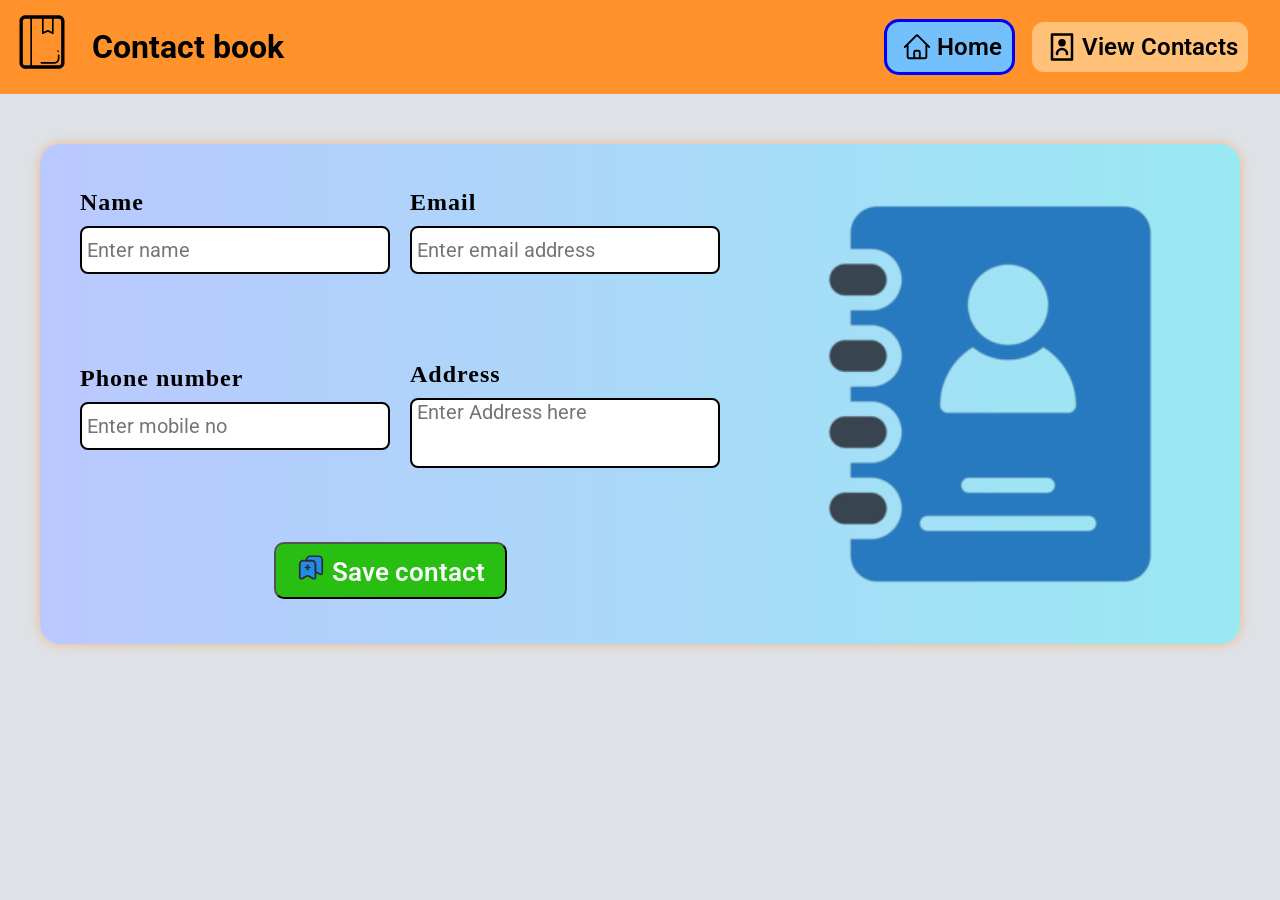
==== commit dc6fe2c5: "form validation and contact page initial display been done" ====
--- a/index.html
+++ b/index.html
@@ -4,7 +4,11 @@
     <meta charset="UTF-8" />
     <meta name="viewport" content="width=device-width, initial-scale=1.0" />
     <title>Contact Book</title>
+
+    <!-- Base stylesheet -->
     <link rel="stylesheet" href="style.css" />
+
+    <!--All Google Fonts -->
     <link rel="preconnect" href="https://fonts.googleapis.com" />
     <link rel="preconnect" href="https://fonts.gstatic.com" crossorigin />
     <link
@@ -18,7 +22,9 @@
     />
   </head>
   <body>
+    <!-- Header section -->
     <header>
+      <!-- Logo SVG -->
       <svg
         fill="#000000"
         version="1.1"
@@ -53,8 +59,10 @@
         </g>
       </svg>
       <h1 class="heading-name">Contact book</h1>
+
+      <!-- Navigation links -->
       <nav>
-        <a href="index.html"
+        <a href="index.html" class="home-page"
           ><svg
             xmlns="http://www.w3.org/2000/svg"
             fill="none"
@@ -71,7 +79,7 @@
           </svg>
           Home</a
         >
-        <a href="contact-page.html"
+        <a href="contact-page.html" class="view-contact-page"
           ><svg
             fill="#000000"
             width="800px"
@@ -89,17 +97,25 @@
       </nav>
     </header>
 
-    <section class="about-app">
-      <h2 class="header-name">All your contacts in one page</h2>
-    </section>
+    <!-- Main Form Section -->
     <main class="main-contact-section">
       <form class="contact-details">
+        <!-- Name field -->
         <div class="input-fields">
           <label for="person-name">Name</label>
           <br />
-          <input type="text" id="person-name" placeholder="Enter name " />
-        </div>
-
+          <input
+            type="text"
+            id="person-name"
+            placeholder="Enter name "
+            required
+          />
+          <p class="invalid-name invalids" style="display: none; color: red">
+            Name already registered
+          </p>
+        </div>
+
+        <!-- Email field -->
         <div class="input-fields">
           <label for="person-mail">Email</label>
           <br />
@@ -107,25 +123,29 @@
             type="email"
             id="person-mail"
             placeholder="Enter email address"
-          />
-        </div>
-
+            required
+          />
+          <p class="invalid-email invalids" style="display: none; color: red">
+            Enter Valid email
+          </p>
+        </div>
+
+        <!-- Phone field -->
         <div class="input-fields">
           <label for="person-phone">Phone number</label>
           <br />
-          <div class="phone-number">
-            <select class="country-code">
-              <option value="1">+1</option>
-              <option value="2">+2</option>
-              <option value="91">+91</option>
-              <option value="92">+92</option>
-              <option value="93">+93</option>
-              <option value="999">+999</option>
-            </select>
-            <input type="tel" id="person-phone" placeholder="Enter mobile no" />
-          </div>
-        </div>
-
+          <input
+            type="tel"
+            id="person-phone"
+            placeholder="Enter mobile no"
+            required
+          />
+          <p class="invalid-phone invalids" style="display: none; color: red">
+            Enter Valid phone number
+          </p>
+        </div>
+
+        <!-- Address field -->
         <div class="input-fields address-field">
           <label for="person-address">Address</label>
           <br />
@@ -133,9 +153,11 @@
             type="textarea"
             id="person-address"
             placeholder="Enter Address here"
+            required
           ></textarea>
         </div>
 
+        <!-- Submit button -->
         <button class="add-contact-btn">
           <svg
             width="800px"
@@ -177,11 +199,15 @@
           Save contact
         </button>
       </form>
+
+      <!-- Side image -->
       <img
         src="images/contact-box-stock-image.jpg"
         class="contact-book-image"
         alt="contact_book_image"
       />
     </main>
+
+    <script src="script.js"></script>
   </body>
 </html>
--- a/style.css
+++ b/style.css
@@ -1,3 +1,7 @@
+/*-------------
+ Base settings
+ -------------- */
+
 * {
   margin: 0;
   padding: 0;
@@ -6,9 +10,8 @@
 }
 
 body {
-  max-width: 1200px;
-  margin: auto;
   background-color: #dee2e6;
+  width: 100%;
 }
 
 .contact-icon {
@@ -16,21 +19,28 @@
   height: 60px;
 }
 
+/* --------------
+Header styling 
+----------------*/
 header {
   padding: 12px 12px;
   display: grid;
   grid-template-columns: auto 1fr auto;
-  margin-bottom: 30px;
+  margin-bottom: 50px;
   background-color: #ff922b;
+  /* width: 1440px; */
 }
 
 .heading-name {
-  padding: 0 0 0 20px;
+  padding: 0 20px;
   font-size: 32px;
   display: flex;
   align-items: center;
 }
 
+/*---------------
+ Navigation bar 
+ ---------------*/
 nav {
   padding: 10px 20px;
   text-align: end;
@@ -56,25 +66,28 @@
   display: flex;
   align-items: center;
   background-color: #ffc078;
-  padding-right: 8px;
+  padding-right: 10px;
   padding-top: 10px;
   padding-bottom: 10px;
-  border-radius: 8px;
-}
-
-.about-app h2 {
-  font-family: "Geomini";
-  font-size: 56px;
-  text-align: center;
-  color: transparent;
-  margin-bottom: 20px;
-  font-weight: 1000;
-  letter-spacing: 2px;
-  background: linear-gradient(to bottom, #1864ab, #3bc9db);
-  /* -webkit-text-fill-color: transparent; */
-  -webkit-background-clip: text;
-}
-
+  border-radius: 12px;
+}
+
+main {
+  width: 1200px;
+  margin: 0 auto;
+}
+/* ------------------
+Highlighting navigation link
+------------------------ */
+
+.home-page {
+  background-color: #74c0fc;
+  outline: 3px solid blue;
+}
+
+/*----------------------------
+ Add contact form wrapper 
+ -----------------------------*/
 .main-contact-section {
   display: flex;
   justify-content: space-between;
@@ -100,10 +113,19 @@
   margin-left: 20px;
 }
 
+.invalids {
+  padding: 5px;
+  position: absolute; /* Make the invalid message don't chnage the size of the input fields*/
+}
+/*------------------------------------
+ Phone input with country code picker 
+ -------------------------------------*/
+
 .phone-number {
   display: flex;
   gap: 10px;
 }
+
 .country-code {
   border-radius: 8px;
   background-color: white;
@@ -111,6 +133,10 @@
   font-size: 20px;
   user-select: none;
 }
+
+/*----------------
+ Inputs and labels
+ -----------------*/
 input {
   font-size: 20px;
   padding: 10px 0px;
@@ -132,13 +158,16 @@
   font-family: "Geomini";
   display: inline-block;
   margin-bottom: 10px;
-  font-size: 32px;
+  font-size: 24px;
   font-weight: 800;
   /* font-style: italic; */
   padding-right: 5px;
   letter-spacing: 1px;
 }
 
+/*------------
+ Save button 
+ ------------*/
 .add-contact-btn {
   padding: 10px 10px;
   border-radius: 10px;
@@ -155,6 +184,7 @@
 
 .add-contact-btn:hover {
   transform: scale(1.1);
+  cursor: pointer;
 }
 
 .add-cont-icon {
@@ -169,6 +199,13 @@
   height: 500px;
   text-align: end;
   margin: auto 0;
+}
+
+/*---------------
+  Address field 
+  ---------------*/
+.address-field {
+  margin-top: 18px;
 }
 
 textarea {
@@ -178,32 +215,32 @@
   width: 100%;
   padding-left: 5px;
   resize: none;
-  height: 46px;
+  height: 70px;
   border: 2px solid black;
 }
-@media (max-width: 1100px) {
-  .contact-book-image {
-    width: 420px;
-    height: 420px;
-  }
-}
-
+
+/* --------------------------------
+-----------------------------------
+Media query close to Small laptops 
+----------------------------------
+----------------------------------*/
 @media (max-width: 1024px) {
   nav a {
     font-size: 22px;
   }
-  .heading-name {
-    font-size: 28px;
+  header {
+    width: auto;
+  }
+  main {
+    width: auto;
+    margin: 0 auto;
   }
   .contact-icon {
     margin: auto;
     width: 50px;
     height: 50px;
   }
-  .about-app h2 {
-    font-size: 40px;
-    margin-bottom: 30px;
-  }
+
   .contact-book-image {
     width: 400px;
     height: 400px;
@@ -224,48 +261,17 @@
   }
 }
 
-@media (max-width: 970px) {
-  nav a {
-    font-size: 18px;
-  }
-  .heading-name {
-    font-size: 26px;
-  }
-  .contact-icon {
-    width: 44px;
-    height: 44px;
-    margin-top: 10px;
-  }
-  .about-app h2 {
-    font-size: 36px;
-    margin-bottom: 30px;
-  }
-  .contact-book-image {
-    width: 320px;
-    height: 320px;
-  }
-  textarea,
-  textarea:focus {
-    font-size: 16px;
-  }
-  input,
-  textarea {
-    height: 35px;
-  }
-  input,
-  input:focus {
-    font-size: 16px;
-  }
-  label {
-    font-size: 22px;
-  }
-}
-
-/* media query close to most tablets */
+/* --------------------------------
+-----------------------------------
+Media query close to most tablets 
+----------------------------------
+----------------------------------*/
+
 @media (max-width: 768px) {
   .contact-icon {
     width: 38px;
     height: 38px;
+    margin: auto 0;
   }
   .heading-name {
     font-size: 22px;
@@ -278,6 +284,7 @@
   nav a {
     font-size: 16px;
   }
+
   .contact-details {
     row-gap: 40px;
   }
@@ -321,69 +328,75 @@
   }
 }
 
-@media (max-width: 680px) {
-  .about-app h2 {
-    font-size: 32px;
+/* --------------------------------
+-----------------------------------
+Media query close to most mobiles
+----------------------------------
+----------------------------------*/
+
+@media (max-width: 426px) {
+  .heading-name {
+    font-size: 20px;
+    padding-left: 10px;
+    padding-right: 0;
+  }
+  nav {
+    flex-direction: column;
+    align-items: flex-start;
+    gap: 10px;
+  }
+  nav a {
+    font-size: 16px;
+    padding: 5px 7px 5px 4px;
+  }
+  .nav-icon {
+    width: 28px;
+    height: 18px;
+  }
+  .contact-icon {
+    width: 40px;
+    height: 40px;
+    margin: auto 0;
+  }
+
+  .contact-details {
+    margin-left: 0px;
+    row-gap: 10px;
   }
   .contact-details {
     display: flex;
     flex-direction: column;
     align-items: flex-start;
   }
+  .contact-book-image {
+    width: 200px;
+    height: 200px;
+  }
+  textarea,
+  textarea:focus {
+    font-size: 16px;
+  }
+  textarea {
+    height: 70px;
+  }
+  .country-code {
+    height: 35px;
+    font-size: 14px;
+    width: 50px;
+  }
+
+  input {
+    height: 35px;
+  }
+  input,
+  input:focus {
+    font-size: 16px;
+  }
   .input-fields {
     width: 100%;
   }
-  textarea {
-    height: 50px;
-  }
-}
-
-@media (max-width: 550px) {
-  .heading-name {
-    padding-right: 0;
-  }
-  .about-app h2 {
-    letter-spacing: 2px;
-    font-size: 26px;
-  }
-}
-@media (max-width: 510px) {
-  .contact-book-image {
-    width: 230px;
-    height: 230px;
-  }
-}
-@media (max-width: 490px) {
-  .add-contact-btn {
-    margin-left: 30px;
-  }
-}
-@media (max-width: 456px) {
-  .heading-name {
-    font-size: 20px;
-    padding-left: 10px;
-  }
-  nav {
-    flex-direction: column;
-    align-items: flex-start;
-    gap: 10px;
-  }
-  nav a {
-    font-size: 16px;
-    padding: 5px 7px 5px 4px;
-  }
-  .nav-icon {
-    width: 28px;
-    height: 18px;
-  }
-  .contact-book-image {
-    width: 210px;
-    height: 210px;
-  }
-  .contact-icon {
-    width: 40px;
-    height: 40px;
-    margin: auto 0;
+  label {
+    font-size: 18px;
   }
   .add-cont-icon {
     height: 14px;
@@ -393,69 +406,10 @@
     align-items: flex-end;
     font-size: 14px;
     padding: 10px;
-  }
-}
-
-/* Media queries for small mobiles*/
-
-@media (max-width: 425px) {
-  /* .contact-icon {
-    width: 30px;
-    height: 30px;
-  } */
-  /* .heading-name {
-    font-size: 15px;
-    padding-left: 10px;
-  } */
-  .nav-icon {
-    width: 28px;
-    height: 18px;
-  }
-  /* nav a {
-    font-size: 12px;
-    padding: 5px 7px 5px 4px;
-  } */
-  .about-app h2 {
-    font-size: 22px;
-  }
-  .contact-details {
-    margin-left: 0px;
-  }
-  .contact-book-image {
-    width: 200px;
-    height: 200px;
-  }
-  textarea,
-  textarea:focus {
-    font-size: 12px;
-  }
-  .country-code {
-    height: 30px;
-    font-size: 12px;
-    width: 50px;
-  }
-
-  input,
-  textarea {
-    height: 30px;
-  }
-  input,
-  input:focus {
-    font-size: 12px;
-  }
-  label {
-    font-size: 16px;
-  }
-}
-@media (max-width: 390px) {
-  .phone-number {
-    display: flex;
-    flex-direction: column;
-  }
-  .country-code {
-    width: 50px;
-  }
-}
+    margin-left: 30px;
+  }
+}
+
 @media (max-width: 376px) {
   .heading-name {
     padding-left: 5px;
@@ -465,32 +419,40 @@
     padding-left: 0;
     gap: 5px;
   }
-  .about-app h2 {
-    font-size: 20px;
-  }
+
   .contact-book-image {
     width: 180px;
     height: 180px;
   }
+  .phone-number {
+    display: flex;
+    flex-direction: column;
+  }
+  .country-code {
+    width: 50px;
+  }
   .contact-details {
     row-gap: 10px;
   }
+  input {
+    height: 32px;
+  }
+  input,
+  input:focus {
+    font-size: 15px;
+  }
   label {
-    font-size: 14px;
+    font-size: 16px;
+  }
+  .country-code {
+    height: 30px;
   }
   .add-contact-btn {
     margin-right: 0;
   }
 }
 
-@media (max-width: 320px) {
-  .about-app h2 {
-    font-size: 18px;
-    letter-spacing: 1px;
-  }
-  /* .heading-name {
-    font-size: 14px;
-  } */
+@media (max-width: 321px) {
   .add-contact-btn {
     margin-left: 20px;
     font-size: 12px;
@@ -498,12 +460,13 @@
   }
 
   input,
-  textarea {
-    height: 30px;
-  }
-  input,
   input:focus {
-    font-size: 11px;
+    font-size: 12px;
+  }
+  textarea,
+  textarea:focus {
+    font-size: 12px;
+    height: 50px;
   }
   label {
     font-size: 15px;
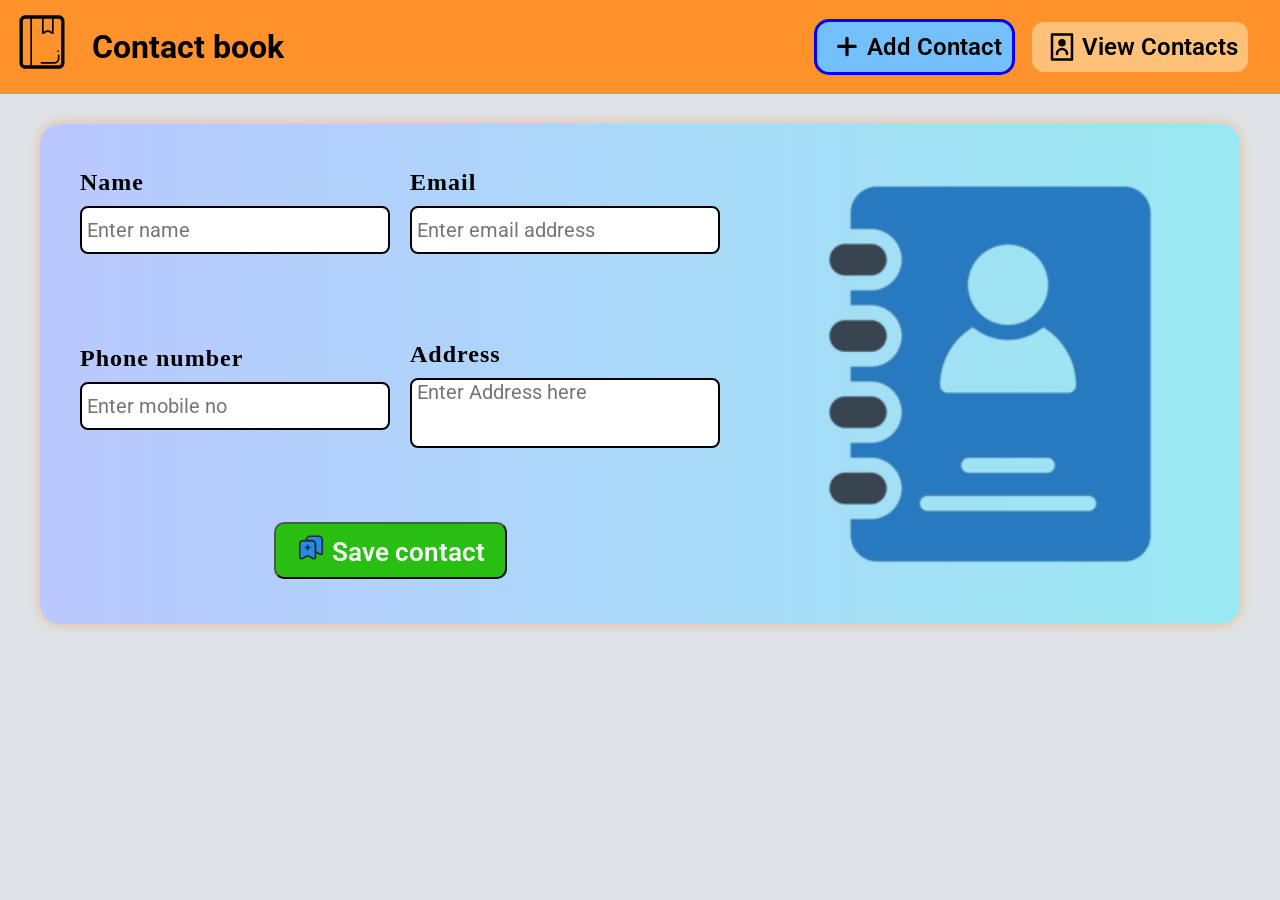
==== commit 228c4520: "final changes has been done" ====
--- a/index.html
+++ b/index.html
@@ -64,20 +64,18 @@
       <nav>
         <a href="index.html" class="home-page"
           ><svg
+            fill="#000000"
+            width="800px"
+            height="800px"
+            viewBox="-3 0 19 19"
             xmlns="http://www.w3.org/2000/svg"
-            fill="none"
-            viewBox="0 0 24 24"
-            stroke-width="1.5"
-            stroke="currentColor"
-            class="size-6 nav-icon"
-          >
-            <path
-              stroke-linecap="round"
-              stroke-linejoin="round"
-              d="m2.25 12 8.954-8.955c.44-.439 1.152-.439 1.591 0L21.75 12M4.5 9.75v10.125c0 .621.504 1.125 1.125 1.125H9.75v-4.875c0-.621.504-1.125 1.125-1.125h2.25c.621 0 1.125.504 1.125 1.125V21h4.125c.621 0 1.125-.504 1.125-1.125V9.75M8.25 21h8.25"
+            class="cf-icon-svg nav-icon"
+          >
+            <path
+              d="M12.711 9.182a1.03 1.03 0 0 1-1.03 1.03H7.53v4.152a1.03 1.03 0 0 1-2.058 0v-4.152H1.318a1.03 1.03 0 1 1 0-2.059h4.153V4.001a1.03 1.03 0 0 1 2.058 0v4.152h4.153a1.03 1.03 0 0 1 1.029 1.03z"
             />
           </svg>
-          Home</a
+          Add Contact</a
         >
         <a href="contact-page.html" class="view-contact-page"
           ><svg
@@ -99,7 +97,7 @@
 
     <!-- Main Form Section -->
     <main class="main-contact-section">
-      <form class="contact-details">
+      <form class="contact-details" id="contact-details">
         <!-- Name field -->
         <div class="input-fields">
           <label for="person-name">Name</label>
@@ -110,8 +108,12 @@
             placeholder="Enter name "
             required
           />
-          <p class="invalid-name invalids" style="display: none; color: red">
-            Name already registered
+          <p
+            class="invalid-name invalids"
+            id="invalid-name"
+            style="display: none; color: red"
+          >
+            Enter valid Name
           </p>
         </div>
 
@@ -125,7 +127,11 @@
             placeholder="Enter email address"
             required
           />
-          <p class="invalid-email invalids" style="display: none; color: red">
+          <p
+            class="invalid-email invalids"
+            id="invalid-email"
+            style="display: none; color: red"
+          >
             Enter Valid email
           </p>
         </div>
@@ -140,7 +146,11 @@
             placeholder="Enter mobile no"
             required
           />
-          <p class="invalid-phone invalids" style="display: none; color: red">
+          <p
+            class="invalid-phone invalids"
+            id="invalid-phone"
+            style="display: none; color: red"
+          >
             Enter Valid phone number
           </p>
         </div>
@@ -153,6 +163,7 @@
             type="textarea"
             id="person-address"
             placeholder="Enter Address here"
+            minlength="8"
             required
           ></textarea>
         </div>
@@ -206,6 +217,8 @@
         class="contact-book-image"
         alt="contact_book_image"
       />
+
+      <div id="on-successful-save" class="">Contact saved</div>
     </main>
 
     <script src="script.js"></script>
--- a/style.css
+++ b/style.css
@@ -26,7 +26,7 @@
   padding: 12px 12px;
   display: grid;
   grid-template-columns: auto 1fr auto;
-  margin-bottom: 50px;
+  margin-bottom: 30px;
   background-color: #ff922b;
   /* width: 1440px; */
 }
@@ -219,6 +219,45 @@
   border: 2px solid black;
 }
 
+#on-successful-save {
+  position: fixed;
+  top: 10%;
+  right: 15px;
+  /* transform: translate(-50%, -50%); */
+  background-color: #29bf12;
+  padding: 10px 8px;
+  font-size: 24px;
+  font-weight: 600;
+  border-radius: 12px;
+  color: #ffffff;
+  box-shadow: 0 10px 25px rgba(0, 0, 0, 0.3);
+
+  /* Initial hidden state for smooth transition */
+  opacity: 0;
+  visibility: hidden;
+  transform: translateY(20px);
+  transition:
+    opacity 0.4s ease,
+    transform 0.4s ease,
+    visibility 0.4s ease;
+  z-index: 1000;
+}
+#on-successful-save.on-save {
+  opacity: 1;
+  visibility: visible;
+  transform: translateY(0);
+}
+
+/* @keyframes fadeIn {
+  form {
+    opacity: 0;
+    transform: translate(-10px);
+  }
+  to {
+    opacity: 1;
+    transform: translate(0);
+  }
+} */
 /* --------------------------------
 -----------------------------------
 Media query close to Small laptops 
@@ -232,7 +271,7 @@
     width: auto;
   }
   main {
-    width: auto;
+    width: 95%;
     margin: 0 auto;
   }
   .contact-icon {
@@ -335,6 +374,9 @@
 ----------------------------------*/
 
 @media (max-width: 426px) {
+  header {
+    padding: 0px 12px;
+  }
   .heading-name {
     font-size: 20px;
     padding-left: 10px;
@@ -361,7 +403,7 @@
 
   .contact-details {
     margin-left: 0px;
-    row-gap: 10px;
+    row-gap: 24px;
   }
   .contact-details {
     display: flex;
@@ -378,11 +420,6 @@
   }
   textarea {
     height: 70px;
-  }
-  .country-code {
-    height: 35px;
-    font-size: 14px;
-    width: 50px;
   }
 
   input {
@@ -408,6 +445,10 @@
     padding: 10px;
     margin-left: 30px;
   }
+  #on-successful-save {
+    top: 18%;
+    font-size: 16px;
+  }
 }
 
 @media (max-width: 376px) {
@@ -424,18 +465,9 @@
     width: 180px;
     height: 180px;
   }
-  .phone-number {
-    display: flex;
-    flex-direction: column;
-  }
-  .country-code {
-    width: 50px;
-  }
+
   .contact-details {
-    row-gap: 10px;
-  }
-  input {
-    height: 32px;
+    row-gap: 22px;
   }
   input,
   input:focus {
@@ -444,11 +476,12 @@
   label {
     font-size: 16px;
   }
-  .country-code {
-    height: 30px;
-  }
+
   .add-contact-btn {
     margin-right: 0;
+  }
+  .invalids {
+    font-size: 14px;
   }
 }
 
@@ -471,8 +504,7 @@
   label {
     font-size: 15px;
   }
-  .country-code {
-    height: 30px;
-    font-size: 12px;
-  }
-}
+  .invalids {
+    font-size: 11px;
+  }
+}
